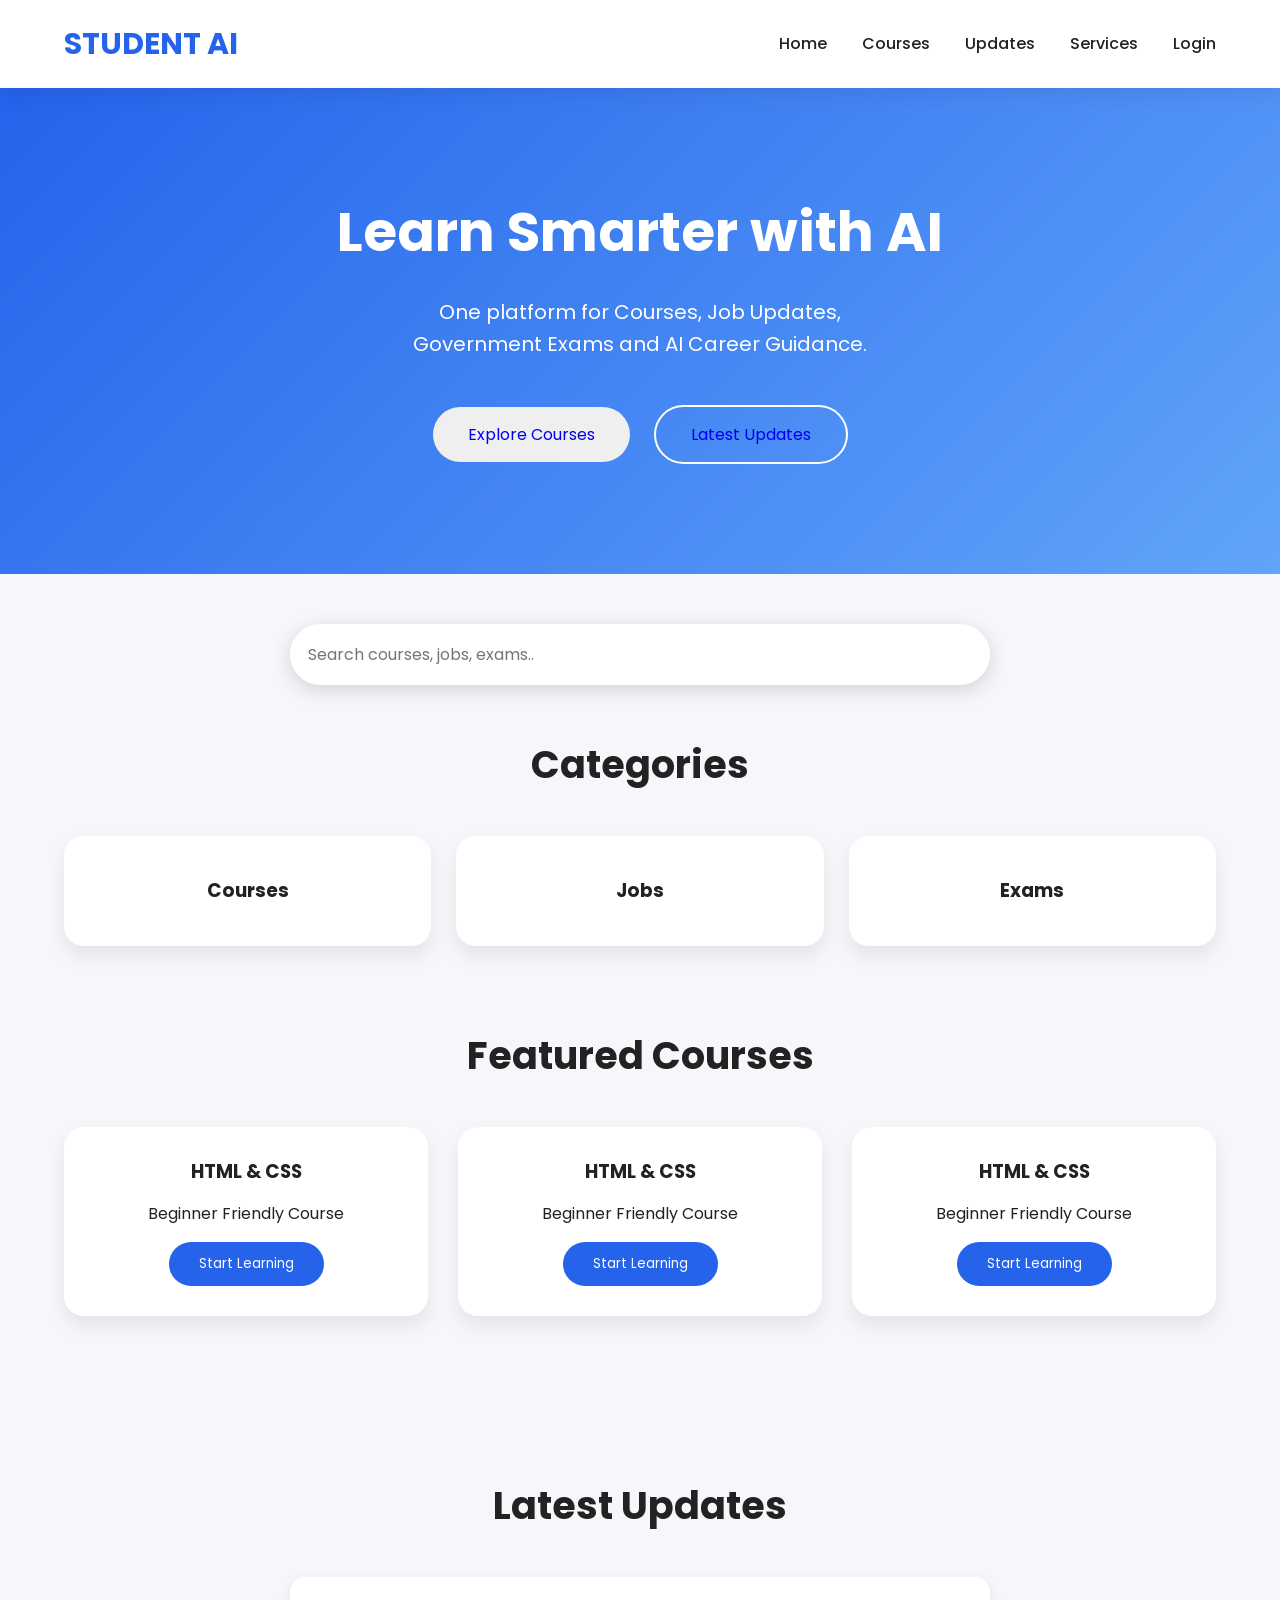
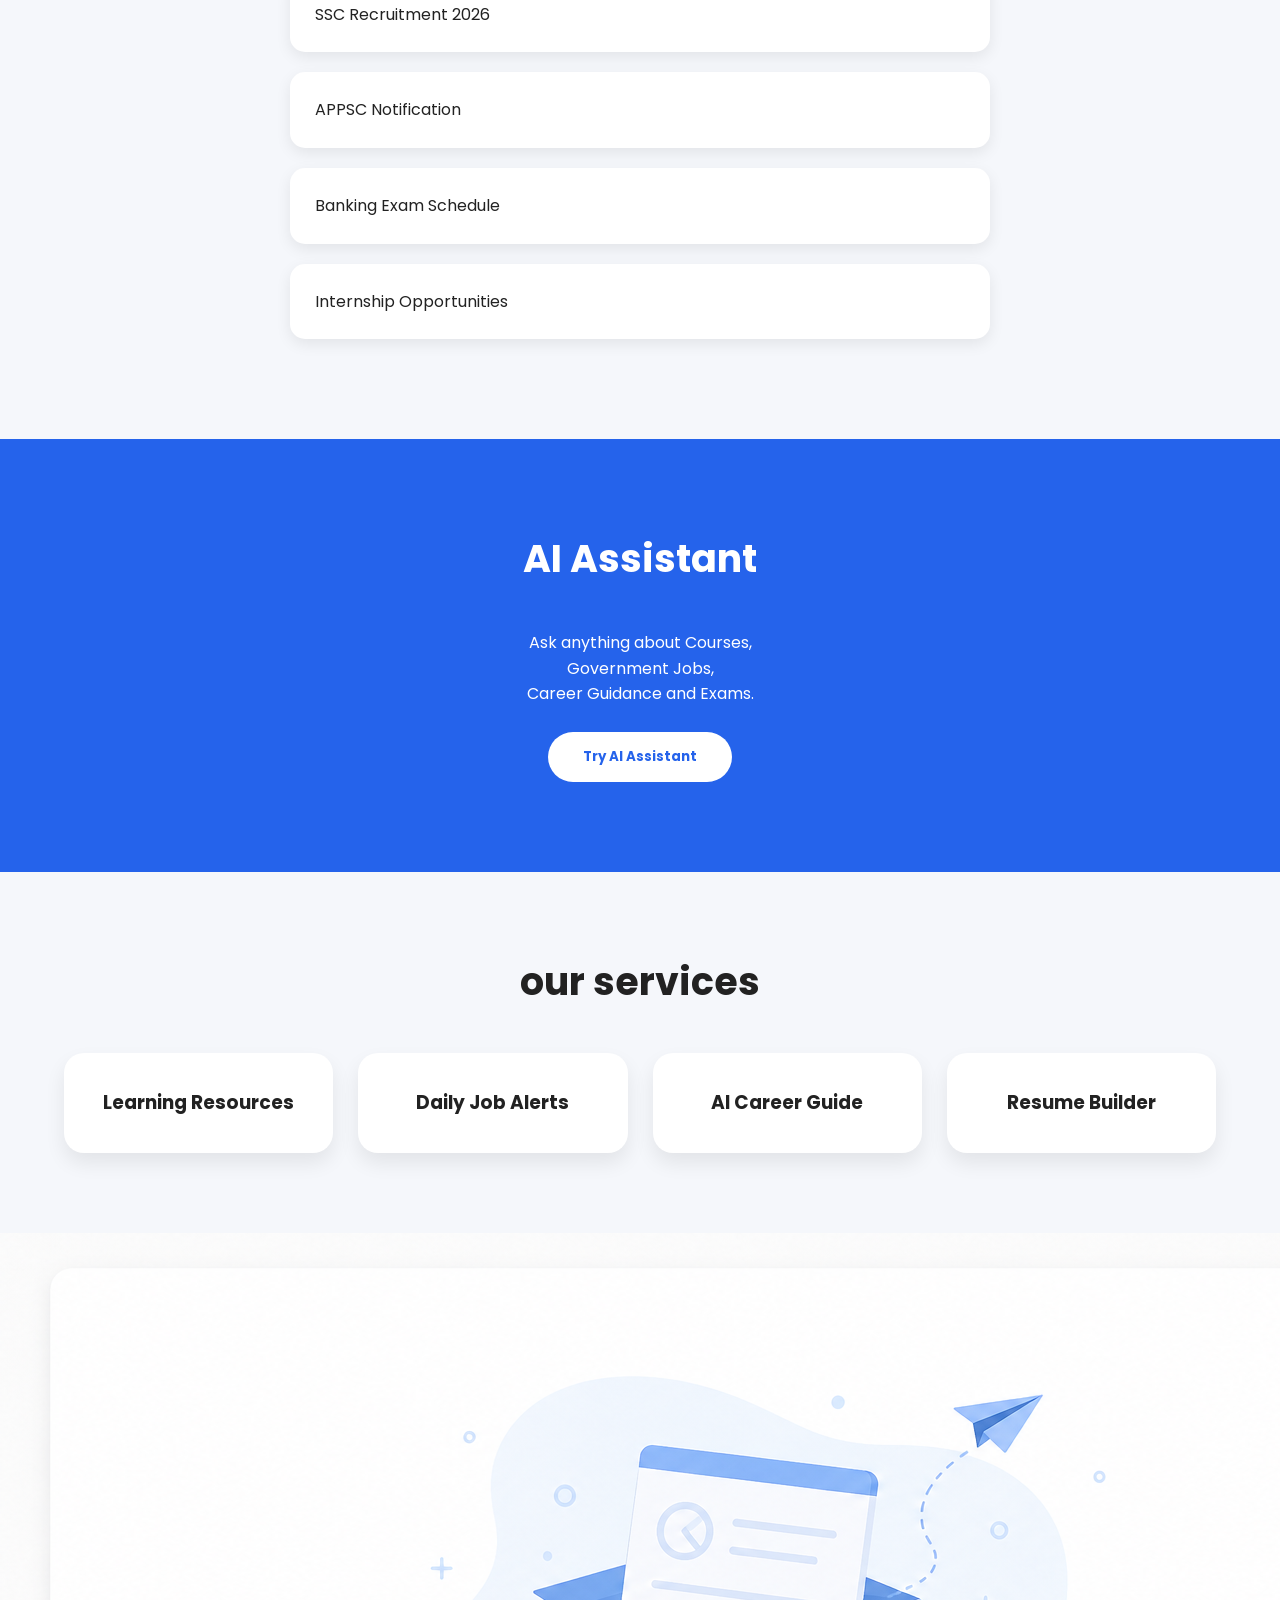
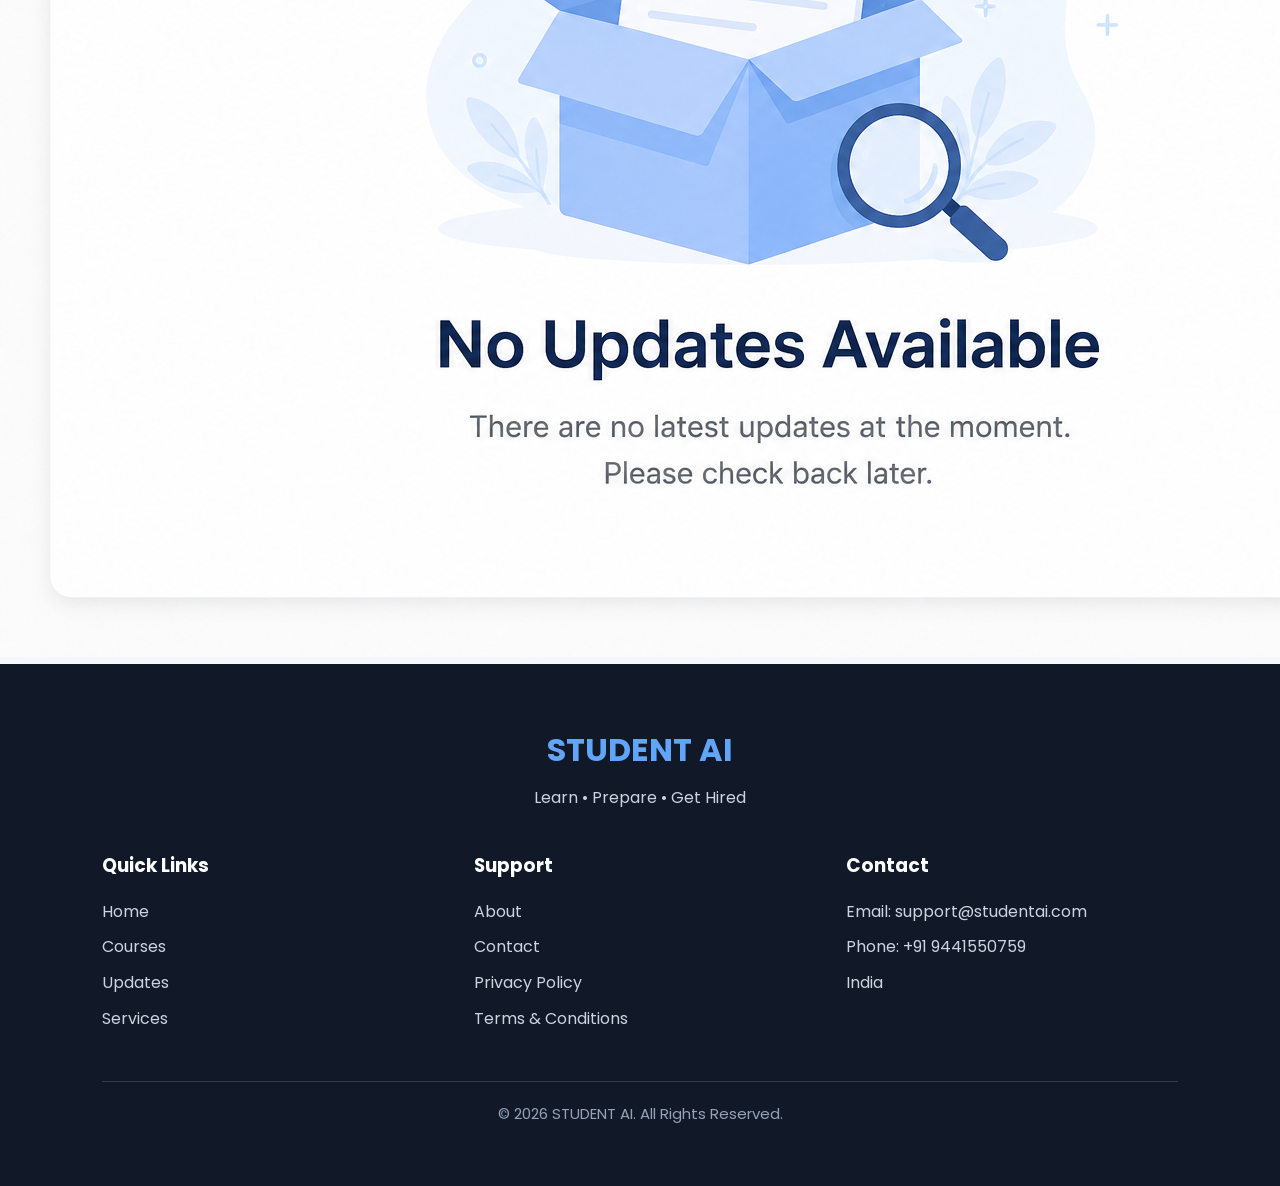
==== index.html @ a04ca3fc "Add files via upload" ====
<!DOCTYPE html>
<html lang="en">
<head>
    <meta charset="UTF-8">
    <meta name="viewport" content="width=device-width, initial-scale=1.0">
    <title>Studentai</title>
    <link rel="stylesheet" href="./css/home.css">
</head>
<body>
    <!--header start-->
    <header>
        <nav>
            <h1><a href="index.html">STUDENT AI</a></h1>
            <ul>
                <li><a href="index.html">Home</a></li>
                <li><a href="courses.html">Courses</a></li>
                <li><a href="update.html">Updates</a></li>
                <li><a href="service.html">Services</a></li>
                <li><a href="login.html">Login</a></li>
            </ul>
        </nav>

    </header>
    <!--header end-->
    <!--main start-->
    <main>
        <!-- banner seaction start-->
        <section class="banner">
             <h1>Learn Smarter with AI</h1>
             <p>One platform for Courses, Job Updates,<br> Government Exams and AI Career Guidance.</p>
             <button><a href="courses.html" class="btn primary">Explore Courses</a></button>
             <button><a href="update.html" class="btn secondary">Latest Updates</a></button>
        </section>
        <!-- search&  catigerious  seaction start-->
         <section class="Updates">
            <div class="search">
                <input type="text" placeholder="Search courses, jobs, exams..">
            </div>
            <div class="catigerious">
                 <h2>Categories</h2>
                 <div class="category-container">
                    <div class="card">
                        <h3>Courses</h3>
                    </div>
                    <div class="card">
                        <h3>Jobs</h3>
                    </div>
                    <div class="card">
                        <h3>Exams</h3>
                    </div>
                 </div>
            </div>
        </section>
        <!--courses start-->
        <section class="courses">
            <h2>Featured Courses</h2>
            <div class="course-container">
                <div class="course-card">
                    <h3>HTML & CSS</h3>
                    <p>Beginner Friendly Course</p>
                    <button>Start Learning</button>
                </div>
                <div class="course-card">
                    <h3>HTML & CSS</h3>
                    <p>Beginner Friendly Course</p>
                    <button>Start Learning</button>
                </div>
                <div class="course-card">
                    <h3>HTML & CSS</h3>
                    <p>Beginner Friendly Course</p>
                    <button>Start Learning</button>
                </div>
            </div>
        </section>
        <!--update section start-->
        <section class="update">
            <h2>Latest Updates</h2>
            <div class="update-card">
                 SSC Recruitment 2026
            </div>
            <div class="update-card">
                APPSC Notification
            </div>
            <div class="update-card">
                Banking Exam Schedule
            </div>
            <div class="update-card">
                Internship Opportunities
            </div>
        </section>
        <!--ai secction strat-->
        <section class="Ai">
            <h2>AI Assistant</h2>
            <p>Ask anything about Courses,<br>Government Jobs,<br>Career Guidance and Exams.</p>
            <button><a href="https://chatgpt.com">Try AI Assistant</a></button>
        </section>
        <!--services section start-->
        <section class="services">
            <h1>our services</h1>
            <div class="service-container">
                <div class="service-card">
                    <h3>Learning Resources</h3>
                 </div>
                 <div class="service-card">
                    <h3>Daily Job Alerts</h3>
                </div>
                <div class="service-card">
                    <h3>AI Career Guide</h3> 
                </div>
                <div class="service-card">
                  <h3>Resume Builder</h3>
                </div>
            </div>
        </section>
        <section class="update-cards">
            <img src="./images/imge1.png" alt="">
        </section>

    </main>
    <!--main end-->
    <!--footer start-->
    <!--footer start-->
    <footer>
        <div class="footer-container">
            <div class="footer-logo">
                 <h2>STUDENT AI</h2>
                <p>Learn • Prepare • Get Hired</p>
            </div>
            <div class="footer-content">
                <div class="footer-box">
                    <h3>Quick Links</h3>
                     <a href="index.html">Home</a>
                     <a href="courses.html">Courses</a>
                     <a href="update.html">Updates</a>
                     <a href="service.html">Services</a>
                </div>
                <div class="footer-box">
                    <h3>Support</h3>
                    <a href="#">About</a>
                    <a href="#">Contact</a>
                    <a href="#">Privacy Policy</a>
                    <a href="#">Terms & Conditions</a>
               </div>
               <div class="footer-box">
                   <h3>Contact</h3>
                   <p>Email: support@studentai.com</p>
                   <p>Phone: +91 9441550759</p>
                   <p>India</p>
               </div>
            </div>
            <hr>
            <div class="copyright">
                <p> © 2026 STUDENT AI. All Rights Reserved.</p>
            </div>
        </div>
    </footer>
    <!--footer end-->
</body>
</html>
---- css/home.css ----
@import url('https://fonts.googleapis.com/css2?family=Poppins:wght@300;400;500;600;700&display=swap');
*{
    margin:0;
    padding:0;
    box-sizing:border-box;
    font-family:'Poppins',sans-serif;
}

body{
    background:#f5f7fb;
    color:#222;
    line-height:1.6;
}
/* header nav strat*/
header{
    background:#fff;
    position:sticky;
    top:0;
    z-index:1000;
    box-shadow:0 5px 20px rgba(0,0,0,.08);
}

nav{
    width:90%;
    max-width:1200px;
    margin:auto;

    display:flex;
    justify-content:space-between;
    align-items:center;

    padding:20px 0;
}

nav h1 a{
    text-decoration:none;
    color:#2563eb;
    font-size:30px;
    font-weight:bold;
}

nav ul{
    display:flex;
    list-style:none;
    gap:35px;
}

nav ul li a{
    text-decoration:none;
    color:#222;
    font-weight:500;
    transition:.3s;
}

nav ul li a:hover{
    color:#2563eb;
}
/* header nav end*/
/* main start*/
/* banner start*/
.banner{
    text-align:center;
    padding:100px 20px;
    background:linear-gradient(135deg,#2563eb,#60a5fa);
    color:white;
}

.banner h1{
    font-size:55px;
    margin-bottom:20px;
}

.banner p{
    font-size:20px;
    margin-bottom:35px;
}

.banner button{
    padding:15px 35px;
    margin:10px;
    border:none;
    border-radius:50px;
    cursor:pointer;
    font-size:16px;
    transition:.3s;
}

.banner button:first-child{
    background:white;
    color:#2563eb;
}

.banner button:last-child{
    background:transparent;
    color:white;
    border:2px solid white;
}

.banner button:hover{
    transform:translateY(-5px);
}
.banner a{
    text-decoration: none;
    text-align: center;
    
}
/* banner section end*/
/* serch  section start*/
.search{
    text-align:center;
    margin:50px 0;
}

.search input{
    width:60%;
    max-width:700px;
    padding:18px;
    border:none;
    outline:none;
    border-radius:50px;
    box-shadow:0 5px 20px rgba(0,0,0,.15);
    font-size:16px;
}
/* search section end*/
/* Section Heading section start*/
section h2{
    text-align:center;
    margin-bottom:40px;
    font-size:38px;
}

/* ===========================
   Categories
=========================== */

.category-container{
    width:90%;
    max-width:1200px;
    margin:auto;

    display:grid;
    grid-template-columns:repeat(auto-fit,minmax(220px,1fr));
    gap:25px;
}

.card{
    background:white;
    padding:40px;
    border-radius:20px;
    text-align:center;
    box-shadow:0 10px 20px rgba(0,0,0,.08);
    transition:.3s;
}

.card:hover{
    transform:translateY(-10px);
}

/* ===========================
   Courses
=========================== */

.courses{
    padding:80px 0;
}

.course-container{
    width:90%;
    max-width:1200px;
    margin:auto;

    display:grid;
    grid-template-columns:repeat(auto-fit,minmax(280px,1fr));
    gap:30px;
}

.course-card{
    background:white;
    padding:30px;
    border-radius:20px;
    text-align:center;
    box-shadow:0 10px 20px rgba(0,0,0,.08);
}

.course-card p{
    margin:15px 0;
}

.course-card button{
    padding:12px 30px;
    border:none;
    background:#2563eb;
    color:white;
    border-radius:30px;
    cursor:pointer;
}

/* ===========================
   Updates
=========================== */

.update{
    padding:80px 0;
}

.update-card{
    width:70%;
    max-width:700px;
    margin:20px auto;
    background:white;
    padding:25px;
    border-radius:15px;
    box-shadow:0 5px 15px rgba(0,0,0,.08);
}

/* ===========================
   AI Section
=========================== */

.Ai{
    padding:90px 20px;
    text-align:center;
    background:#2563eb;
    color:white;
}

.Ai p{
    margin:25px 0;
}

.Ai button{
    padding:15px 35px;
    border:none;
    border-radius:30px;
    background:white;
}

.Ai button a{
    text-decoration:none;
    color:#2563eb;
    font-weight:bold;
}

/* ===========================
   Services
=========================== */

.services{
    padding:80px 0;
}

.services h1{
    text-align:center;
    margin-bottom:40px;
    font-size:38px;
}

.service-container{
    width:90%;
    max-width:1200px;
    margin:auto;

    display:grid;
    grid-template-columns:repeat(auto-fit,minmax(250px,1fr));
    gap:25px;
}

.service-card{
    background:white;
    padding:35px;
    text-align:center;
    border-radius:20px;
    box-shadow:0 10px 20px rgba(0,0,0,.08);
    transition:.3s;
}

.service-card:hover{
    transform:translateY(-8px);
}
/* main end*/
/* ================= Footer ================= */

footer{
    background:#111827;
    color:#fff;
    padding:60px 8%;
}

.footer-container{
    max-width:1200px;
    margin:auto;
}

.footer-logo{
    text-align:center;
    margin-bottom:40px;
}

.footer-logo h2{
    font-size:32px;
    color:#60a5fa;
}

.footer-logo p{
    margin-top:10px;
    color:#cbd5e1;
}

.footer-content{
    display:grid;
    grid-template-columns:repeat(auto-fit,minmax(220px,1fr));
    gap:40px;
    margin-bottom:40px;
}

.footer-box h3{
    margin-bottom:18px;
    color:#fff;
}

.footer-box a{
    display:block;
    text-decoration:none;
    color:#cbd5e1;
    margin:10px 0;
    transition:0.3s;
}

.footer-box a:hover{
    color:#60a5fa;
    transform:translateX(6px);
}

.footer-box p{
    color:#cbd5e1;
    margin:10px 0;
}

footer hr{
    border:none;
    border-top:1px solid rgba(255,255,255,0.15);
    margin:20px 0;
}

.copyright{
    text-align:center;
    color:#94a3b8;
    font-size:15px;
}
@media(max-width:768px){

nav{
    flex-direction:column;
}

nav ul{
    flex-direction:column;
    gap:15px;
    margin-top:20px;
}

.banner h1{
    font-size:38px;
}

.search input{
    width:90%;
}

}
/* ===========================
   Tablet
=========================== */

@media (max-width:992px){

    .update-cards{
        margin:50px auto;
        padding:15px;
    }

    .update-cards img{
        max-width:650px;
    }

}

/* ===========================
   Mobile
=========================== */

@media (max-width:768px){

    .update-cards{
        margin:40px auto;
        padding:10px;
    }

    .update-cards img{
        width:100%;
        max-width:100%;
    }

}

/* ===========================
   Small Mobile
=========================== */

@media (max-width:480px){

    .update-cards{
        margin:30px auto;
        padding:5px;
    }

    .update-cards img{
        width:100%;
        height:auto;
    }

}
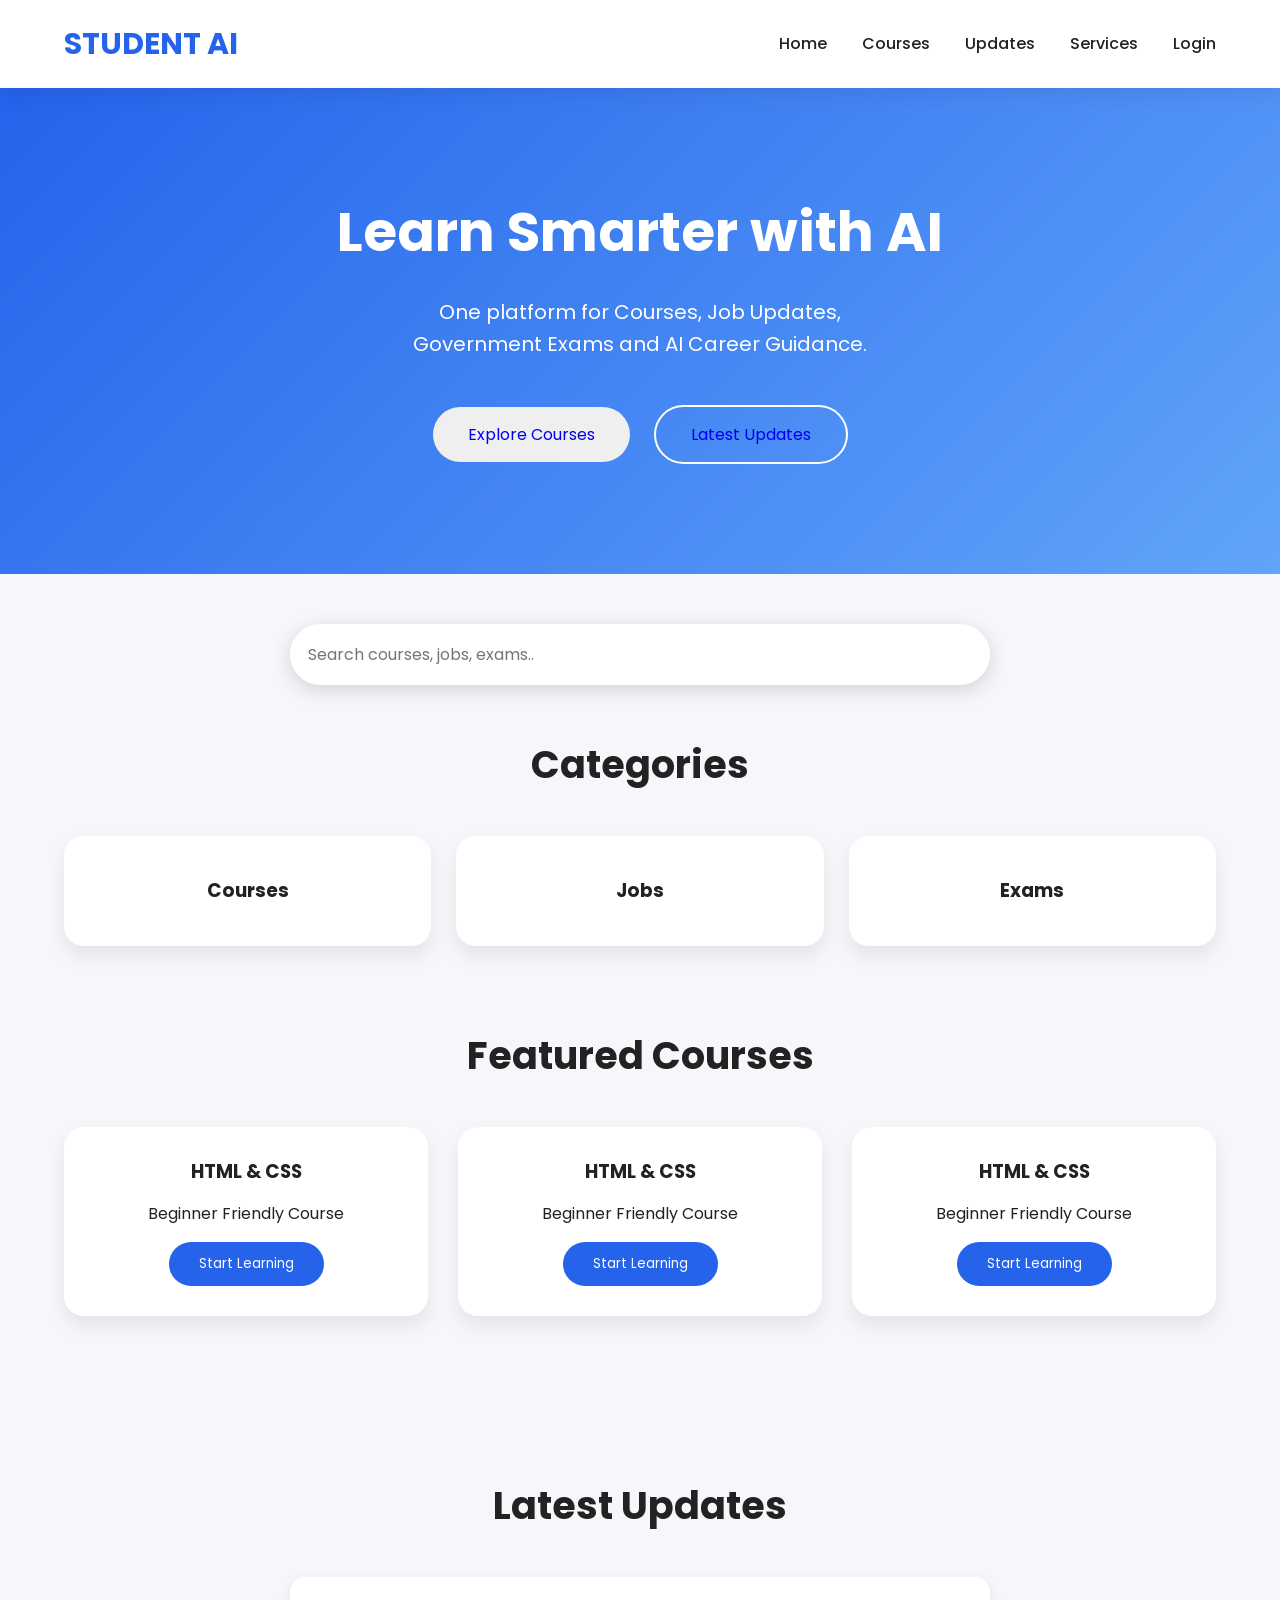
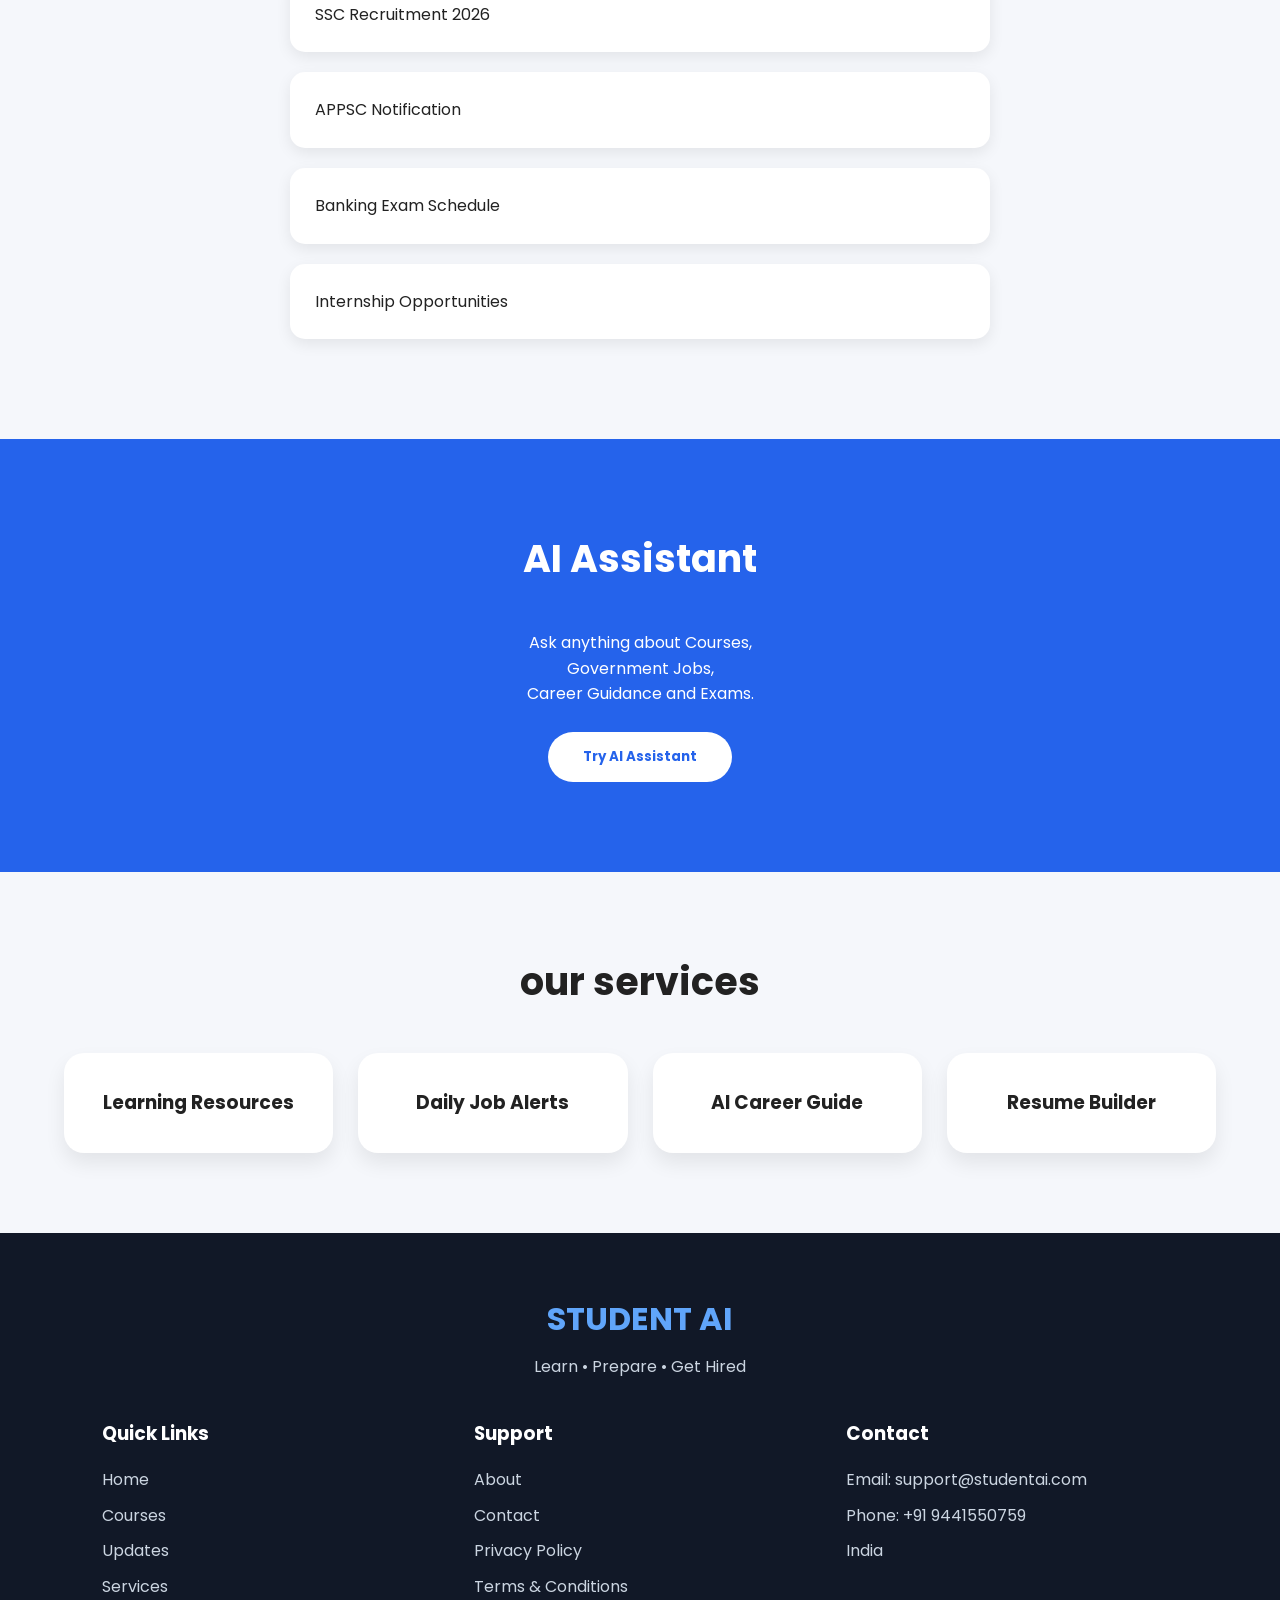
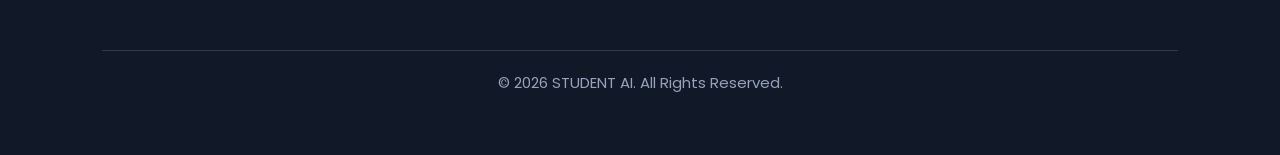
==== commit a101e1d2: "Update index.html" ====
--- a/index.html
+++ b/index.html
@@ -112,9 +112,7 @@
                 </div>
             </div>
         </section>
-        <section class="update-cards">
-            <img src="./images/imge1.png" alt="">
-        </section>
+        
 
     </main>
     <!--main end-->
@@ -156,4 +154,4 @@
     </footer>
     <!--footer end-->
 </body>
-</html>+</html>
